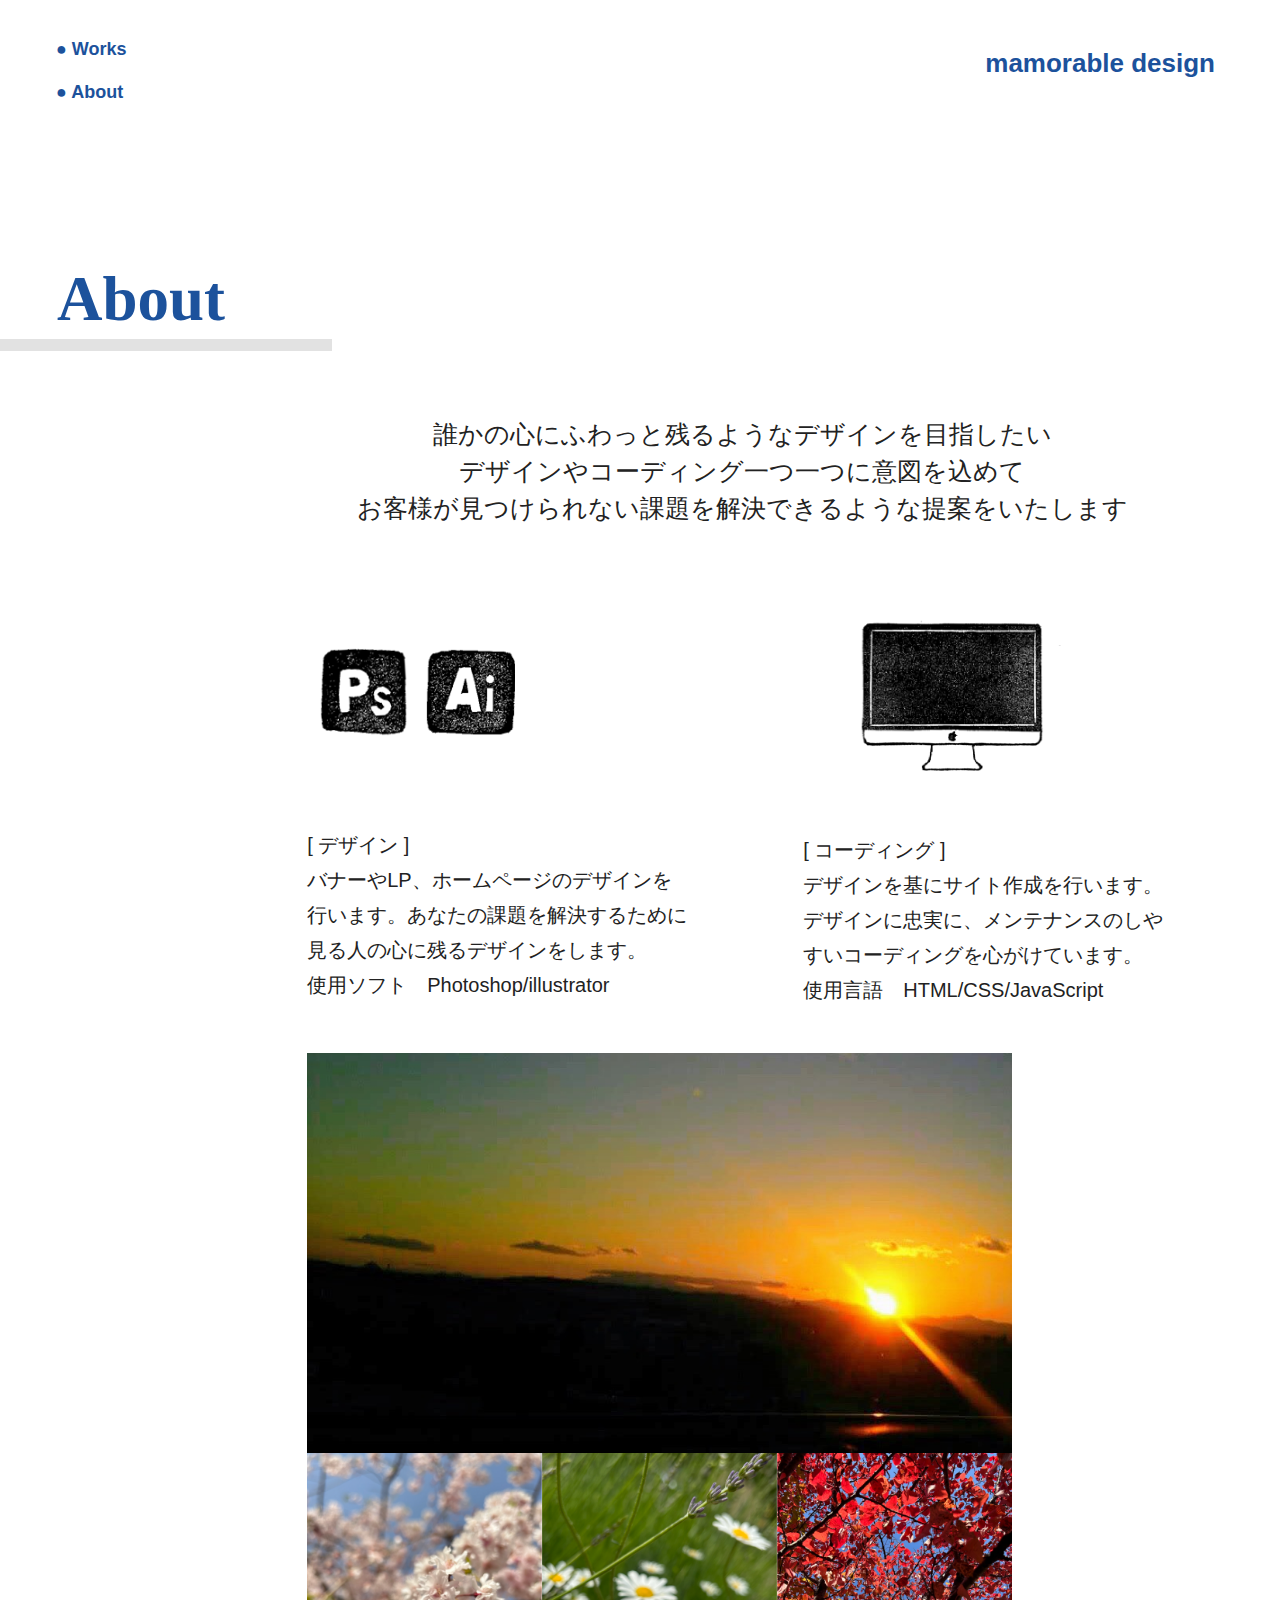
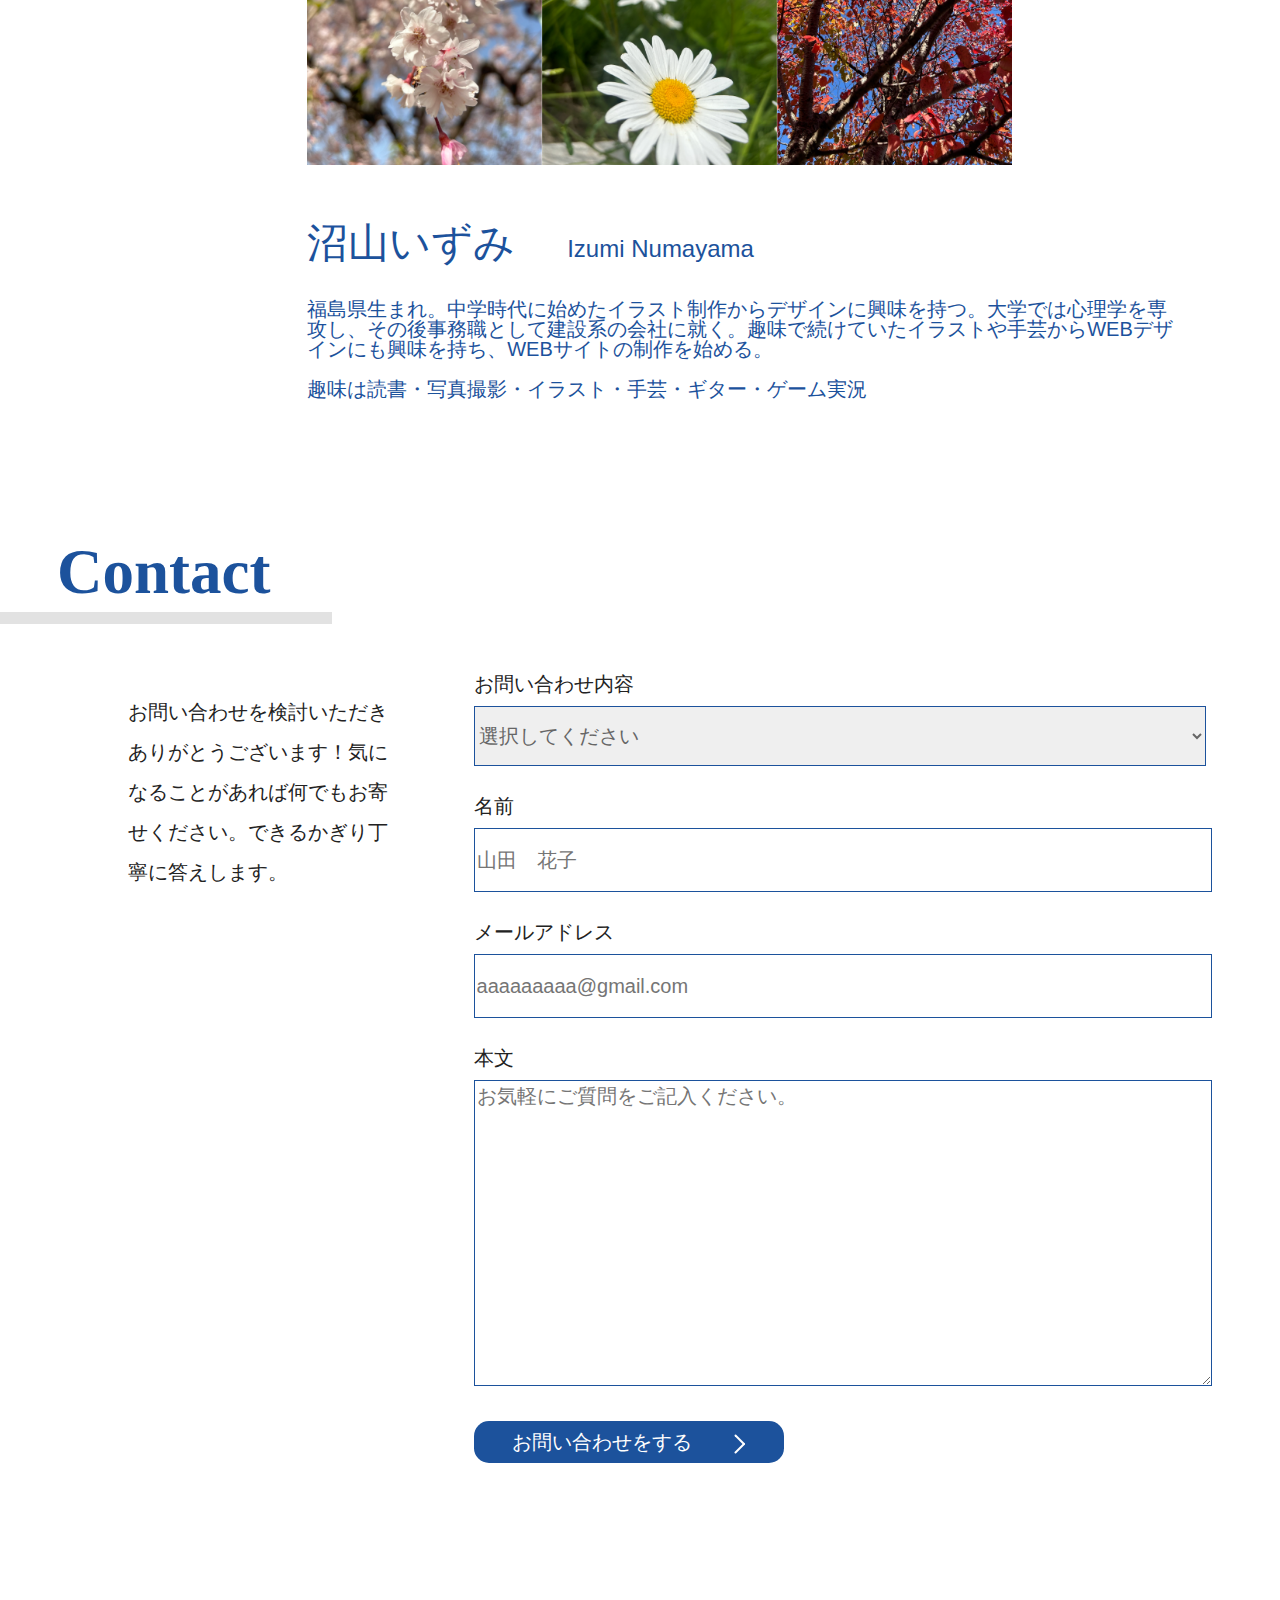
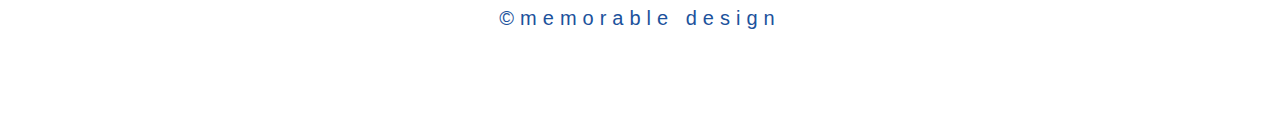
==== about.html @ 0d8b2982 "Add files via upload" ====
<!DOCTYPE html>
<html lang="ja">

<head>
    <meta charset="UTF-8">
    <meta name="viewport" content="width=device-width, initial-scale=1.0">
    <title>About</title>
    <link rel="stylesheet" href="./css/reset.css">
    <link rel="stylesheet" href="./css/common.css">
    <link rel="stylesheet" href="./css/about.css">
</head>

<body>
    <header>
        <nav class="header-nav">
            <ul>
                <li class="gNav">
                    <a href="#Works">● Works</a>
                </li>
                <li class="gNav">
                    <a href="#About">● About</a>
                </li>
            </ul>
        </nav>
        <div class="siteTtl">
            mamorable design
        </div>
    </header>

    <section id="About">
        <h2 class="category">
            About
        </h2>

        <div class="about-contents">
            <p class="about-text">
                誰かの心にふわっと残るようなデザインを目指したい<br>
                デザインやコーディング一つ一つに意図を込めて<br>
                お客様が見つけられない課題を解決できるような提案をいたします
            </p>

            <div class="about-contents-inner">
                <div class="about-design">
                    <img src="./img/Photoshop@2x.png" alt="Photoshop" class="about-design-img">
                    <img src="./img/illustrator@2x.png" alt="illustrator" class="about-design-img">
                    <p class="about-design-text">
                        [ デザイン ]<br>
                        バナーやLP、ホームページのデザインを行います。あなたの課題を解決するために見る人の心に残るデザインをします。<br>
                        使用ソフト　Photoshop/illustrator
                    </p>
                </div>
                <div class="about-coding">
                    <img src="./img/coding@2x.png" alt="coding" class="about-design-coding">
                    <p class="about-coding-text">
                        [ コーディング ]<br>
                        デザインを基にサイト作成を行います。デザインに忠実に、メンテナンスのしやすいコーディングを心がけています。<br>
                        使用言語　HTML/CSS/JavaScript
                    </p>
                </div>
            </div>
            <img src="./img/pc4.jpeg" alt="winter" class="winter">
            <div class="about-img">
                <img src="./img/pc1@2x.png" alt="spring" class="about-img-inner"><img src="./img/pc2@2x.png"
                    alt="summer" class="about-img-inner"><img src="./img/pc3@2x.png" alt="autumn"
                    class="about-img-inner">
            </div>
            <p class="about-me">沼山いずみ<span class="about-me-ro">Izumi Numayama</span></p>
            <p class="about-me-text">
                福島県生まれ。中学時代に始めたイラスト制作からデザインに興味を持つ。大学では心理学を専攻し、その後事務職として建設系の会社に就く。趣味で続けていたイラストや手芸からWEBデザインにも興味を持ち、WEBサイトの制作を始める。<br><br>
                趣味は読書・写真撮影・イラスト・手芸・ギター・ゲーム実況
            </p>
        </div>
    </section>

    <section id="Contact">
        <h2 class="category">
            Contact
        </h2>
        <div class="contact-contents">
            <p class="contact-text">
                お問い合わせを検討いただきありがとうございます！気になることがあれば何でもお寄せください。できるかぎり丁寧に答えします。
            </p>
            <form class="contact-form">
                <div class="contact-col">
                    <label for="contact-category" class="form-label">お問い合わせ内容</label>
                </div>
                <div class="contact-item">
                    <select name="contact-category">
                        <option value="mitumori">選択してください</option>
                        <option value="mitumori">見積を依頼したい</option>
                        <option value="zatudan">雑談したい</option>
                    </select>
                </div>
                <div class="contact-col">
                    <label for="name" class="form-label">名前</label>
                </div>
                <div class="contact-item">
                    <input id="name" type="text" name="yourname" placeholder="山田　花子">
                </div>
                <div class="contact-col">
                    <label for="mail" class="form-label">メールアドレス</label>
                </div>
                <div class="contact-item">
                    <input id="mail" type="text" name="yourmail" placeholder="aaaaaaaaa@gmail.com">
                </div>
                <div class="contact-col">
                    <label for="message" class="form-label">本文</label>
                </div>
                <div class="contact-item-last">
                    <textarea id="message" name="message" placeholder="お気軽にご質問をご記入ください。"></textarea>
                </div>
                <div class="contact-btn">
                    <a href="" class="btn-inquiry">お問い合わせをする<span class="arrow-right"></span></a>
                </div>
            </form>
        </div>

    </section>

    <footer class="copyright">
        &copy;︎memorable design
    </footer>
</body>

</html>
---- css/common.css ----
@charset "utf-8";

header {
    display: flex;
    justify-content: space-between;
    align-items: center;
}

.header-nav-main {
    margin: 40px 0 0 56px;
}

.gNav-main {
    font-size: 18px;
    font-weight: bold;
    color: #e2e2e2;
    margin-bottom: 25px;
}

.siteTtl-main {
    font-size: 26px;
    font-weight: bold;
    color: #e2e2e2;
    margin-right: 65px;
}

.header-nav {
    margin: 40px 0 0 56px;
}

.gNav {
    font-size: 18px;
    font-weight: bold;
    color: #1c529c;
    margin-bottom: 25px;
}

.siteTtl {
    font-size: 26px;
    font-weight: bold;
    color: #1c529c;
    margin-right: 65px;
}

.category {
    font-family: Acumin Variable Concept;
    font-size: 63px;
    font-weight: bolder;
    color: #1c529c;
    padding-bottom: 20px;
    margin: 142px 0 0 57px;
    position: relative;
    top: 0;
    left: 0;
}

.category-main::before {
    position: absolute;
    bottom: 0;
    left: 0;
    content: "";
    width: 550px;
    border-bottom: 12px solid #e2e2e2;
    transform: translate(-50%);
}

.category-main {
    font-family: Acumin Variable Concept;
    font-size: 63px;
    font-weight: bolder;
    color: #e2e2e2;
    padding-bottom: 20px;
    margin: 142px 0 0 57px;
    position: relative;
    top: 0;
    left: 0;
}

.category::before {
    position: absolute;
    bottom: 0;
    left: 0;
    content: "";
    width: 550px;
    border-bottom: 12px solid #e2e2e2;
    transform: translate(-50%);
}

.contact-form-main {
    margin-top: 50px;
}

.contact-text-main {
    font-size: 20px;
    color: #e2e2e2;
    line-height: 40px;
    margin: 68px 6% 0 10%;
    width: 21%;
}

.contact-contents-main {
    display: flex;
}

form {
    width: 732px;
}

.contact-col-main {
    font-size: 20px;
    color: #e2e2e2;
    margin-bottom: 12px;
}

.contact-item-main {
    margin-bottom: 30px;
}

.contact-item-last-main {
    margin-bottom: 40px;
}

select {
    font-size: 20px;
    color: #666666;
    width: 100%;
    height: 60px;
}

input[type="text"] {
    font-size: 20px;
    color: #666666;
    width: 100%;
    height: 60px;
}

textarea {
    font-family: "游ゴシック体", YuGothic, "游ゴシック Medium",
        "Yu Gothic Medium", "游ゴシック", "Yu Gothic", sans-serif;
    font-size: 20px;
    color: #666666;
    width: 100%;
    height: 300px;
}

.contact-btn-main {
    margin: 43px 0 156px 0;
}

.btn-inquiry-main {
    font-size: 20px;
    color: #434343;
    background-color: #ffffff;
    border-radius: 15px;
    padding: 10px 38px;
    margin: 80px 0 10% 0;
}

.arrow-right-main {
    display: inline-block;
    vertical-align: middle;
    color: #434343;
    line-height: 1;
    position: relative;
    width: 0.7em;
    height: 0.7em;
    transform: translateX(-25%) rotate(45deg);
    margin-left: 40px;
}

.arrow-right-main::before,
.arrow-right-main::after {
    content: "";
    position: absolute;
    background: currentColor;
    border-radius: 0.1em;
}

.arrow-right-main::before {
    top: 0;
    left: 0;
    right: 0;
    height: 0.1em;
}

.arrow-right-main::after {
    top: 0;
    right: 0;
    bottom: 0;
    width: 0.1em;
}

.copyright-main {
    font-size: 20px;
    color: #e2e2e2;
    text-align: center;
    letter-spacing: 0.3em;
    margin-bottom: 100px;
}

.contact-form {
    margin-top: 50px;
}

.contact-text {
    font-size: 20px;
    color: #222222;
    line-height: 40px;
    margin: 68px 6% 0 10%;
    width: 21%;
}

.contact-contents {
    display: flex;
}

form {
    width: 732px;
}

.contact-col {
    font-size: 20px;
    color: #222222;
    margin-bottom: 12px;
}

.contact-item {
    margin-bottom: 30px;
}

.contact-item-last {
    margin-bottom: 40px;
}

select {
    font-size: 20px;
    color: #666666;
    border: 1px solid #1c529c;
    width: 100%;
    height: 60px;
}

input[type="text"] {
    font-size: 20px;
    color: #666666;
    border: 1px solid #1c529c;
    width: 100%;
    height: 60px;
}

textarea {
    font-family: "游ゴシック体", YuGothic, "游ゴシック Medium",
        "Yu Gothic Medium", "游ゴシック", "Yu Gothic", sans-serif;
    font-size: 20px;
    color: #666666;
    border: 1px solid #1c529c;
    width: 100%;
    height: 300px;
}

.contact-btn {
    margin: 43px 0 156px 0;
}

.btn-inquiry {
    font-size: 20px;
    color: #fff;
    background-color: #1c529c;
    border-radius: 15px;
    padding: 10px 38px;
    margin: 80px 0 10% 0;
}

.arrow-right {
    display: inline-block;
    vertical-align: middle;
    color: #fff;
    line-height: 1;
    position: relative;
    width: 0.7em;
    height: 0.7em;
    transform: translateX(-25%) rotate(45deg);
    margin-left: 40px;
}

.arrow-right::before,
.arrow-right::after {
    content: "";
    position: absolute;
    background: currentColor;
    border-radius: 0.1em;
}

.arrow-right::before {
    top: 0;
    left: 0;
    right: 0;
    height: 0.1em;
}

.arrow-right::after {
    top: 0;
    right: 0;
    bottom: 0;
    width: 0.1em;
}

.copyright {
    font-size: 20px;
    color: #1c529c;
    text-align: center;
    letter-spacing: 0.3em;
    margin-bottom: 100px;
}
---- css/about.css ----
@charset "utf-8";

.about-contents {
    margin: 65px 8% 0 24%;
}

.about-text {
    font-family: "游ゴシック体", YuGothic, "游ゴシック Medium",
        "Yu Gothic Medium", "游ゴシック", "Yu Gothic", sans-serif;
    font-size: 25px;
    color: #222222;
    line-height: 37px;
    text-align: center;
    margin-bottom: 121px;
}

.about-contents-inner {
    display: flex;
    margin-bottom: 45px;
}

.about-design-img {
    max-width: 90px;
    margin-left: 3%;
}

.about-design-text {
    font-family: "游ゴシック体", YuGothic, "游ゴシック Medium",
        "Yu Gothic Medium", "游ゴシック", "Yu Gothic", sans-serif;
    font-size: 20px;
    color: #222222;
    line-height: 35px;
    margin-top: 90px;
}

.about-coding {
    margin-left: 13%;
}

.about-design-coding {
    max-width: 203px;
    margin: -30px 0 0 15%;
}

.about-coding-text {
    font-family: "游ゴシック体", YuGothic, "游ゴシック Medium",
        "Yu Gothic Medium", "游ゴシック", "Yu Gothic", sans-serif;
    font-size: 20px;
    color: #222222;
    line-height: 35px;
    margin-top: 62px;
}

.winter {
    width: 81%;
}

.about-img-inner {
    width: 27%;
}

.about-me {
    font-family: "游ゴシック体", YuGothic, "游ゴシック Medium",
        "Yu Gothic Medium", "游ゴシック", "Yu Gothic", sans-serif;
    font-size: 41px;
    color: #1c529c;
    margin-top: 58px;
}

.about-me-ro {
    font-family: "游ゴシック体", YuGothic, "游ゴシック Medium",
        "Yu Gothic Medium", "游ゴシック", "Yu Gothic", sans-serif;
    font-size: 24px;
    color: #1c529c;
    margin-left: 52px;
}

.about-me-text {
    font-family: "游ゴシック体", YuGothic, "游ゴシック Medium",
        "Yu Gothic Medium", "游ゴシック", "Yu Gothic", sans-serif;
    font-size: 20px;
    font-weight: lighter;
    color: #1c529c;
    margin-top: 4%;
}
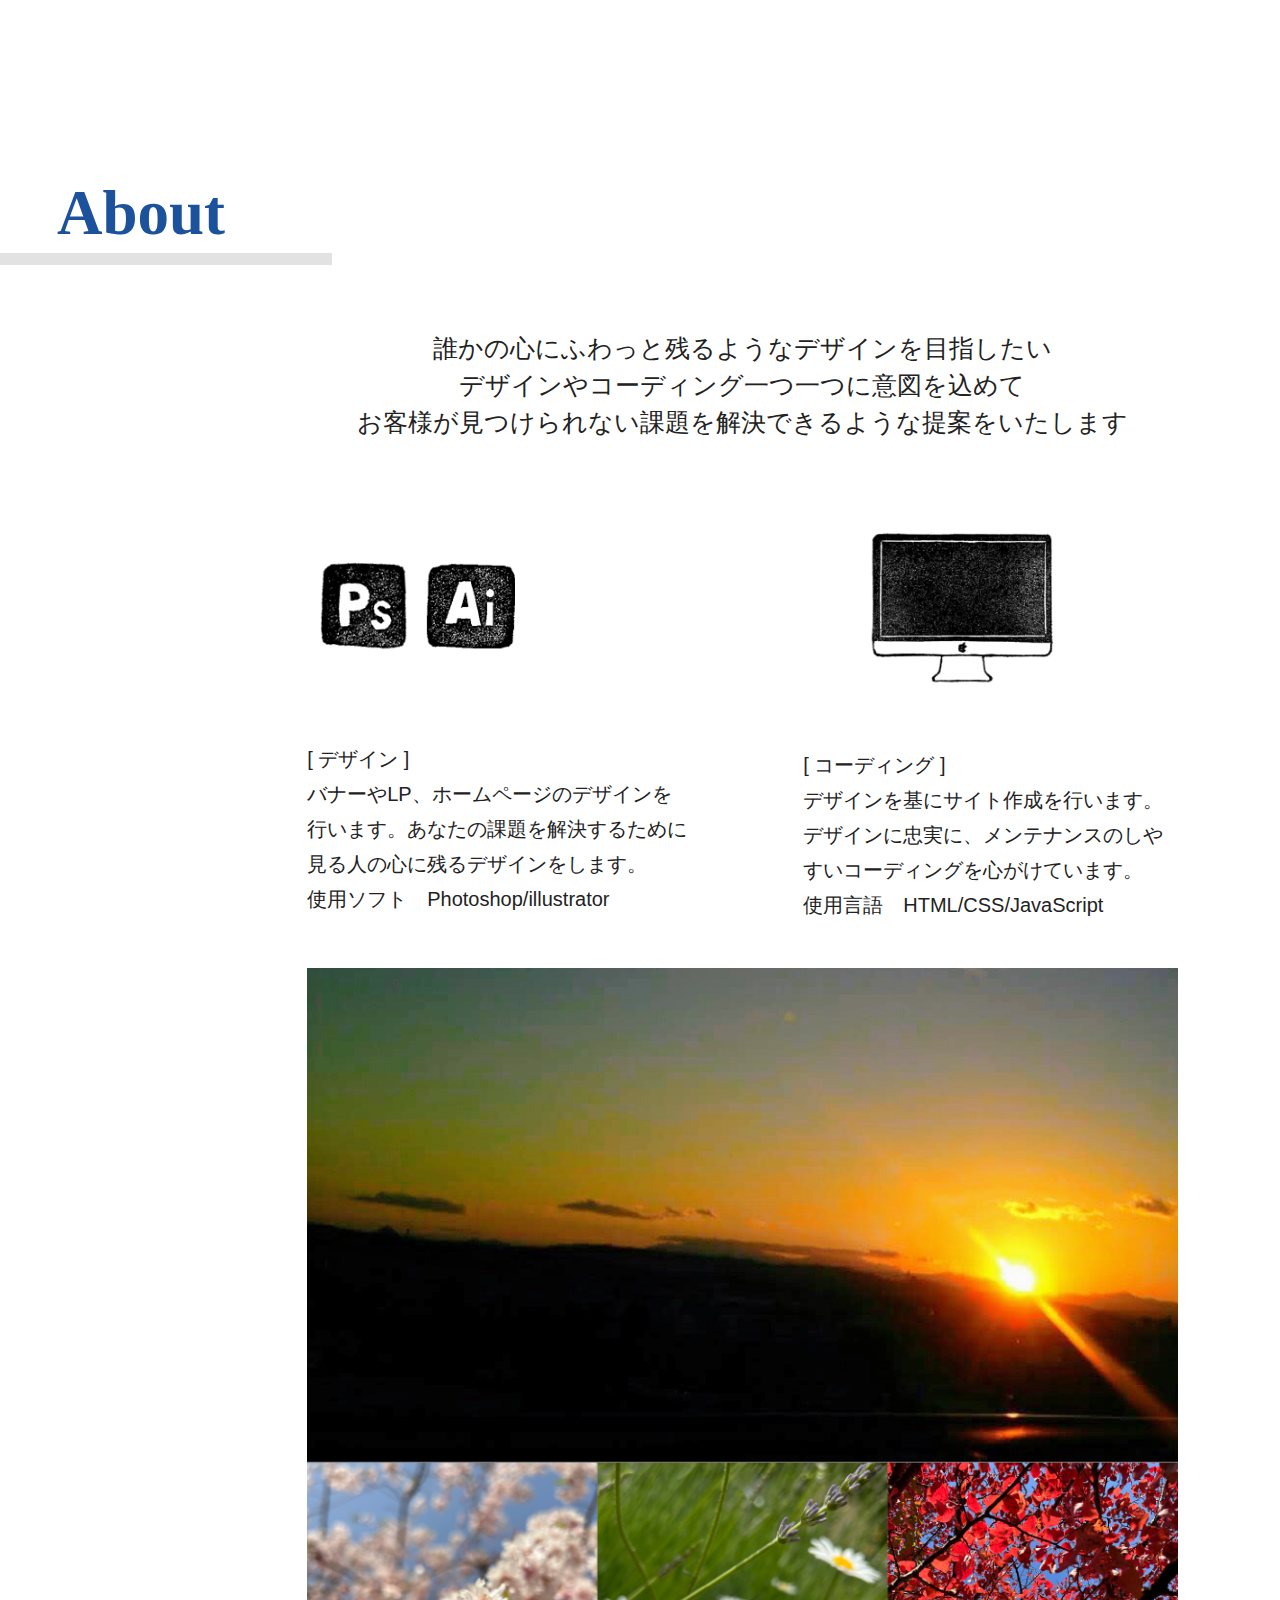
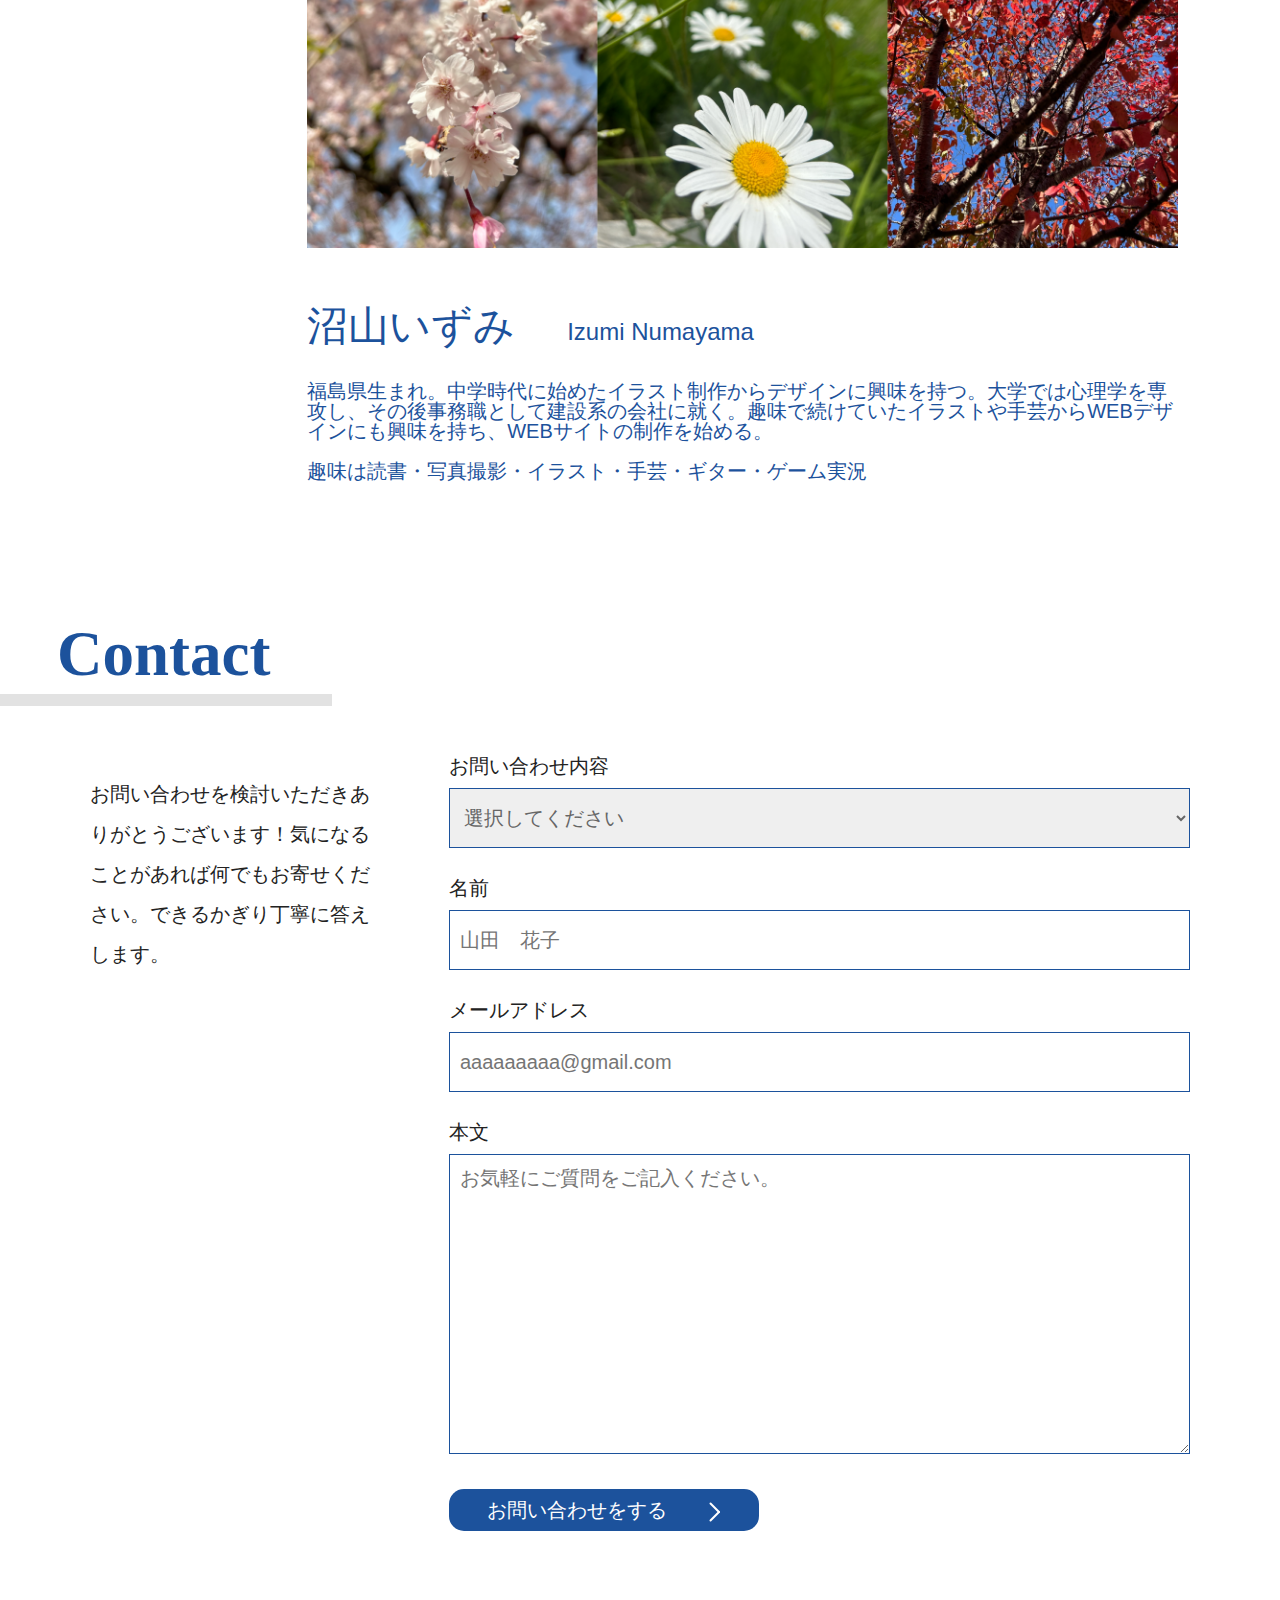
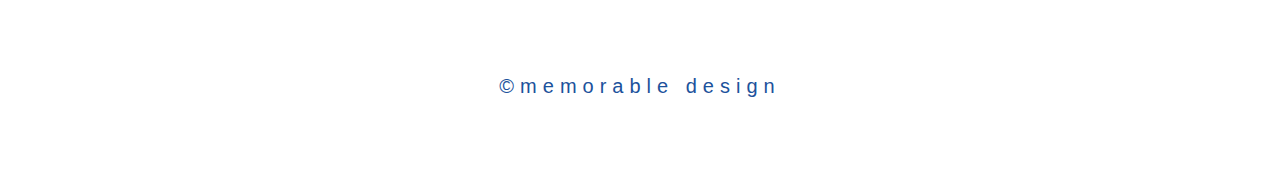
==== commit c10ce08f: "Add files via upload" ====
--- a/about.html
+++ b/about.html
@@ -8,23 +8,26 @@
     <link rel="stylesheet" href="./css/reset.css">
     <link rel="stylesheet" href="./css/common.css">
     <link rel="stylesheet" href="./css/about.css">
+    <script src="https://ajax.googleapis.com/ajax/libs/jquery/3.7.1/jquery.min.js"></script>
+    <script src="./js/move.js"></script>
 </head>
 
 <body>
     <header>
         <nav class="header-nav">
-            <ul>
-                <li class="gNav">
-                    <a href="#Works">● Works</a>
-                </li>
-                <li class="gNav">
-                    <a href="#About">● About</a>
-                </li>
-            </ul>
+
+            <div class="humburger"><span></span></div>
+            <div class="sp-nav">
+                <ul>
+                    <li>
+                        <a href="./index.html">Home</a>
+                    </li>
+                    <li>
+                        <a href="./works.html">Works</a>
+                    </li>
+                </ul>
+            </div>
         </nav>
-        <div class="siteTtl">
-            mamorable design
-        </div>
     </header>
 
     <section id="About">
@@ -58,11 +61,11 @@
                     </p>
                 </div>
             </div>
-            <img src="./img/pc4.jpeg" alt="winter" class="winter">
             <div class="about-img">
-                <img src="./img/pc1@2x.png" alt="spring" class="about-img-inner"><img src="./img/pc2@2x.png"
-                    alt="summer" class="about-img-inner"><img src="./img/pc3@2x.png" alt="autumn"
-                    class="about-img-inner">
+                <picture>
+                    <source srcset="./img/aboutsp.png" media="(max-width: 767px)">
+                    <img src="./img/aboutpc.png" alt="spring" class="about-img-inner">
+                </picture>
             </div>
             <p class="about-me">沼山いずみ<span class="about-me-ro">Izumi Numayama</span></p>
             <p class="about-me-text">
@@ -120,6 +123,13 @@
     <footer class="copyright">
         &copy;︎memorable design
     </footer>
+
+    <script>
+        $('.humburger').on('click', function () {
+            $('.sp-nav').fadeToggle();
+            $('.humburger').toggleClass('open');
+        });
+    </script>
 </body>
 
 </html>--- a/css/common.css
+++ b/css/common.css
@@ -8,6 +8,9 @@
 
 .header-nav-main {
     margin: 40px 0 0 56px;
+    position: absolute;
+    left: 1%;
+    top: -3%;
 }
 
 .gNav-main {
@@ -22,6 +25,9 @@
     font-weight: bold;
     color: #e2e2e2;
     margin-right: 65px;
+    position: absolute;
+    right: 1%;
+    top: 1%;
 }
 
 .header-nav {
@@ -86,20 +92,26 @@
     transform: translate(-50%);
 }
 
+/*PCコンタクトフォーム*/
 .contact-form-main {
     margin-top: 50px;
+    padding-left: 75px;
+    width: calc(100% - 284px - 75px);
 }
 
 .contact-text-main {
     font-size: 20px;
     color: #e2e2e2;
     line-height: 40px;
-    margin: 68px 6% 0 10%;
-    width: 21%;
+    margin: 68px 0;
+    width: 284px;
 }
 
 .contact-contents-main {
     display: flex;
+    max-width: 1100px;
+    padding: 0 16px;
+    margin: 0 auto;
 }
 
 form {
@@ -125,6 +137,7 @@
     color: #666666;
     width: 100%;
     height: 60px;
+    padding: 10px;
 }
 
 input[type="text"] {
@@ -132,6 +145,8 @@
     color: #666666;
     width: 100%;
     height: 60px;
+    padding: 10px;
+    box-sizing: border-box;
 }
 
 textarea {
@@ -141,6 +156,8 @@
     color: #666666;
     width: 100%;
     height: 300px;
+    padding: 10px;
+    box-sizing: border-box;
 }
 
 .contact-btn-main {
@@ -198,20 +215,26 @@
     margin-bottom: 100px;
 }
 
+/*コンタクトフォーム*/
 .contact-form {
     margin-top: 50px;
+    padding-left: 75px;
+    width: calc(100% - 284px - 75px);
 }
 
 .contact-text {
     font-size: 20px;
     color: #222222;
     line-height: 40px;
-    margin: 68px 6% 0 10%;
-    width: 21%;
+    margin: 68px 0;
+    width: 284px;
 }
 
 .contact-contents {
     display: flex;
+    max-width: 1100px;
+    padding: 0 16px;
+    margin: 0 auto;
 }
 
 form {
@@ -238,6 +261,8 @@
     border: 1px solid #1c529c;
     width: 100%;
     height: 60px;
+    padding: 10px;
+    box-sizing: border-box;
 }
 
 input[type="text"] {
@@ -246,6 +271,8 @@
     border: 1px solid #1c529c;
     width: 100%;
     height: 60px;
+    padding: 10px;
+    box-sizing: border-box;
 }
 
 textarea {
@@ -256,6 +283,8 @@
     border: 1px solid #1c529c;
     width: 100%;
     height: 300px;
+    padding: 10px;
+    box-sizing: border-box;
 }
 
 .contact-btn {
@@ -312,3 +341,185 @@
     letter-spacing: 0.3em;
     margin-bottom: 100px;
 }
+
+@media screen and (max-width: 767px) {
+    header {
+        flex-direction: column-reverse;
+        align-items: normal;
+    }
+    .header-nav-main {
+        margin: 45px 0 0 25px;
+        z-index: 0;
+    }
+
+    .siteTtl-main {
+        left: 1%;
+        font-size: 24px;
+        margin: 28px 0 35px 25px;
+        z-index: 0;
+    }
+
+    .gNav-main {
+        font-size: 24px;
+        margin-bottom: 20px;
+    }
+
+    .sp-none {
+        display: none;
+    }
+
+    .header-nav {
+        margin: 20px 0 0 25px;
+    }
+
+    .siteTtl {
+        font-size: 24px;
+        margin: 28px 0 35px 25px;
+    }
+
+    .gNav {
+        font-size: 24px;
+        margin-bottom: 20px;
+    }
+    .humburger-main {
+        display: block;
+        cursor: pointer;
+        height: 30px;
+        width: 25px;
+        position: absolute;
+        z-index: 9999;
+        right: 21px;
+        top: 13px;
+    }
+    .humburger-main span {
+        width: 25px;
+        height: 3px;
+        background-color: #fff;
+        position: absolute;
+        content: "";
+        top: 20px;
+        right: 10px;
+        z-index: 9999;
+        transition: 0.3s;
+    }
+
+    .humburger-main span::before,
+    .humburger-main span::after {
+        position: absolute;
+        content: "";
+        width: 25px;
+        height: 3px;
+        background-color: #fff;
+        transition: 0.3s;
+    }
+    .humburger-main span::before {
+        top: -10px;
+    }
+    .humburger-main span::after {
+        top: 10px;
+    }
+
+    .humburger {
+        display: block;
+        cursor: pointer;
+        height: 30px;
+        width: 25px;
+        position: absolute;
+        z-index: 9999;
+        right: 21px;
+        top: 13px;
+    }
+    .humburger span {
+        width: 25px;
+        height: 3px;
+        background-color: #434343;
+        position: absolute;
+        content: "";
+        top: 20px;
+        right: 10px;
+        z-index: 9999;
+        transition: 0.3s;
+    }
+
+    .humburger span::before,
+    .humburger span::after {
+        position: absolute;
+        content: "";
+        width: 25px;
+        height: 3px;
+        background-color: #434343;
+        transition: 0.3s;
+    }
+    .humburger span::before {
+        top: -10px;
+    }
+    .humburger span::after {
+        top: 10px;
+    }
+
+    .category-main {
+        margin: 155px 0 0 0;
+        font-size: 30px;
+        text-align: center;
+    }
+
+    .category-main::before {
+        width: 90%;
+        border-bottom: 5px solid #e2e2e2;
+        left: 50%;
+    }
+
+    .category {
+        margin: 90px 0 0 0;
+        font-size: 30px;
+        text-align: center;
+    }
+
+    .category::before {
+        width: 90%;
+        border-bottom: 5px solid #e2e2e2;
+        left: 50%;
+    }
+
+    .contact-contents-main {
+        display: block;
+    }
+
+    .contact-text-main {
+        width: 90%;
+        margin: auto;
+        padding-top: 45px;
+    }
+
+    .contact-form-main {
+        margin: auto;
+        margin-top: 50px;
+        padding-left: 0;
+        width: 90%;
+    }
+
+    .contact-btn-main {
+        text-align: center;
+    }
+
+    .contact-contents {
+        display: block;
+    }
+
+    .contact-text {
+        width: 90%;
+        margin: auto;
+        padding-top: 45px;
+    }
+
+    .contact-form {
+        margin: auto;
+        margin-top: 50px;
+        padding-left: 0;
+        width: 90%;
+    }
+
+    .contact-btn {
+        text-align: center;
+    }
+}
--- a/css/about.css
+++ b/css/about.css
@@ -1,12 +1,15 @@
 @charset "utf-8";
 
+.sp-nav {
+    display: none;
+}
+
 .about-contents {
+    max-width: 1400px;
     margin: 65px 8% 0 24%;
 }
 
 .about-text {
-    font-family: "游ゴシック体", YuGothic, "游ゴシック Medium",
-        "Yu Gothic Medium", "游ゴシック", "Yu Gothic", sans-serif;
     font-size: 25px;
     color: #222222;
     line-height: 37px;
@@ -25,8 +28,6 @@
 }
 
 .about-design-text {
-    font-family: "游ゴシック体", YuGothic, "游ゴシック Medium",
-        "Yu Gothic Medium", "游ゴシック", "Yu Gothic", sans-serif;
     font-size: 20px;
     color: #222222;
     line-height: 35px;
@@ -43,43 +44,165 @@
 }
 
 .about-coding-text {
-    font-family: "游ゴシック体", YuGothic, "游ゴシック Medium",
-        "Yu Gothic Medium", "游ゴシック", "Yu Gothic", sans-serif;
     font-size: 20px;
     color: #222222;
     line-height: 35px;
     margin-top: 62px;
 }
 
-.winter {
-    width: 81%;
-}
-
 .about-img-inner {
-    width: 27%;
+    width: 100%;
 }
 
 .about-me {
-    font-family: "游ゴシック体", YuGothic, "游ゴシック Medium",
-        "Yu Gothic Medium", "游ゴシック", "Yu Gothic", sans-serif;
     font-size: 41px;
     color: #1c529c;
     margin-top: 58px;
 }
 
 .about-me-ro {
-    font-family: "游ゴシック体", YuGothic, "游ゴシック Medium",
-        "Yu Gothic Medium", "游ゴシック", "Yu Gothic", sans-serif;
     font-size: 24px;
     color: #1c529c;
     margin-left: 52px;
 }
 
 .about-me-text {
-    font-family: "游ゴシック体", YuGothic, "游ゴシック Medium",
-        "Yu Gothic Medium", "游ゴシック", "Yu Gothic", sans-serif;
     font-size: 20px;
     font-weight: lighter;
     color: #1c529c;
     margin-top: 4%;
 }
+
+@media screen and (max-width: 767px) {
+    .about-text {
+        font-size: 18px;
+    }
+
+    .about-contents {
+        margin: 0 auto;
+        padding: 73px 16px 0 16px;
+    }
+
+    .about-contents-inner {
+        display: block;
+        margin-bottom: 110px;
+    }
+
+    .about-design {
+        text-align: center;
+    }
+
+    .about-design-img {
+        max-width: 100%;
+        width: 100px;
+    }
+
+    .about-design-text {
+        font-size: 18px;
+        margin: 90px 0 75px 0;
+    }
+
+    .about-coding {
+        margin: 0;
+        text-align: center;
+    }
+
+    .about-design-coding {
+        max-width: 80%;
+        margin: 0;
+    }
+
+    .about-coding-text {
+        font-size: 18px;
+        margin: 90px 0 75px 0;
+    }
+
+    .about-img-inner {
+        width: 100%;
+    }
+
+    .about-me {
+        font-size: 20px;
+    }
+
+    .about-me-ro {
+        font-size: 20px;
+    }
+
+    .about-me-text {
+        line-height: 35px;
+    }
+
+    .sp-nav {
+        position: fixed;
+        width: 100%;
+        height: 100vh;
+        background-color: rgb(000, 000, 000, 0.68);
+        z-index: 9996;
+        top: 0;
+        left: 0;
+    }
+    .sp-nav ul {
+        height: 100%;
+        display: flex;
+        flex-direction: column;
+        justify-content: center;
+    }
+    .sp-nav li {
+        padding: 16px;
+        font-size: 16px;
+        color: #fff;
+        text-align: center;
+    }
+
+    .humburger {
+        display: block;
+        cursor: pointer;
+        height: 30px;
+        width: 33px;
+        position: absolute;
+        z-index: 9999;
+        right: 0;
+    }
+    .humburger span {
+        width: 33px;
+        height: 3px;
+        background-color: #434343;
+        position: fixed;
+        content: "";
+        top: 20px;
+        right: 10px;
+        z-index: 9999;
+        transition: 0.3s;
+    }
+
+    .humburger span::before,
+    .humburger span::after {
+        position: absolute;
+        content: "";
+        width: 33px;
+        height: 3px;
+        background-color: #434343;
+        transition: 0.3s;
+    }
+    .humburger span::before {
+        top: -10px;
+    }
+    .humburger span::after {
+        top: 10px;
+    }
+
+    .open span {
+        background: transparent;
+    }
+    .open span::before {
+        background-color: #fff;
+        transform: rotate(45deg);
+        top: 0;
+    }
+    .open span::after {
+        background-color: #fff;
+        transform: rotate(-45deg);
+        top: 0;
+    }
+}
